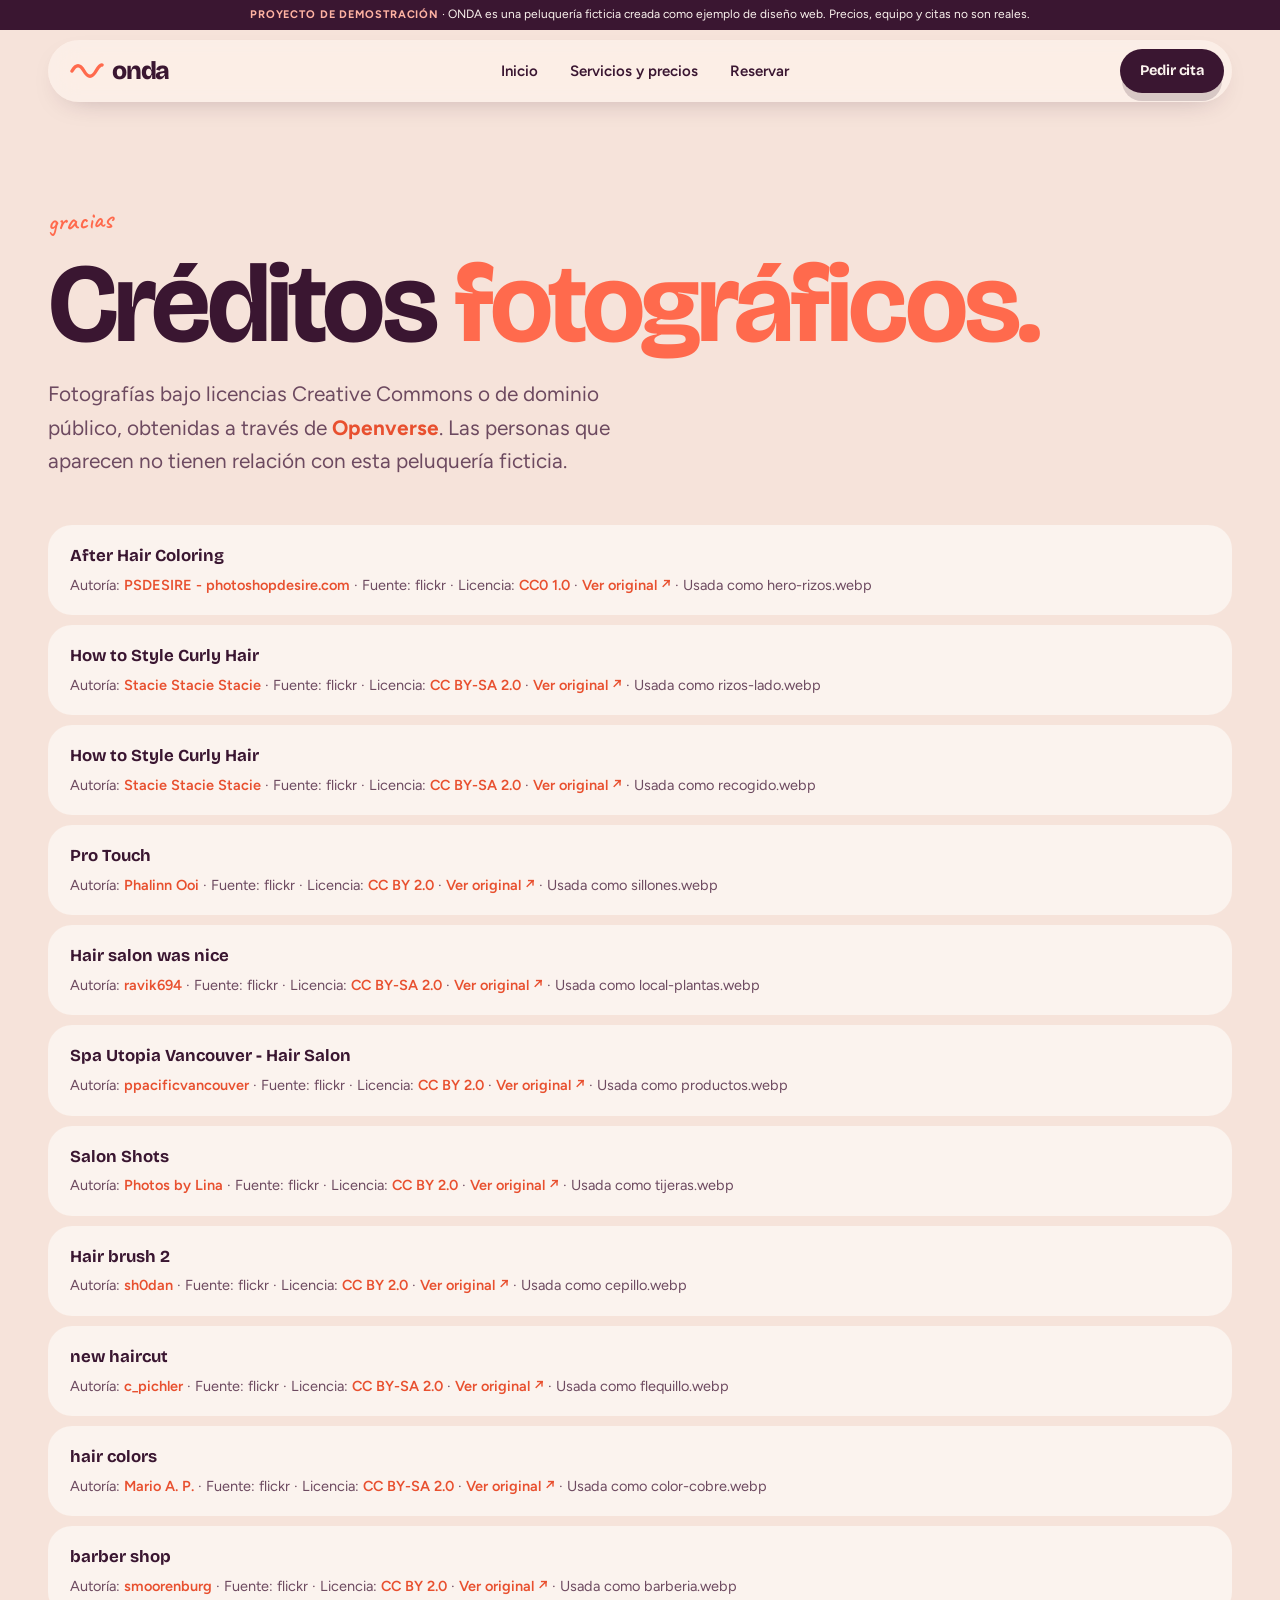
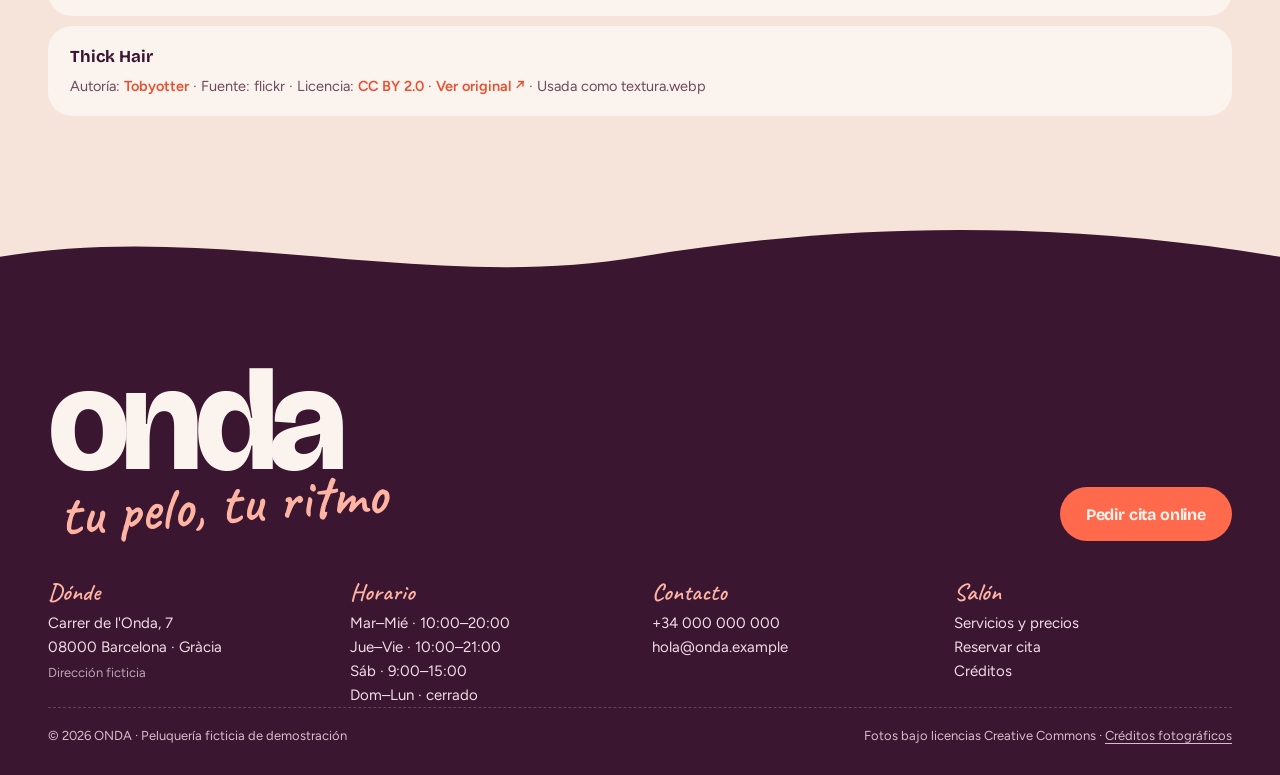
==== creditos.html @ 58fa10f0 "Add files via upload" ====
<!doctype html>
<html lang="es">
<head>
  <meta charset="utf-8">
  <meta name="viewport" content="width=device-width, initial-scale=1">
  <title>Créditos fotográficos · ONDA</title>
  <meta name="description" content="Autoría y licencias de las fotografías de la web de demostración de ONDA.">
  <meta name="robots" content="noindex, nofollow">
  <meta name="theme-color" content="#f6e3da">
  <link rel="icon" href="assets/img/favicon.svg" type="image/svg+xml">
  <link rel="preconnect" href="https://fonts.googleapis.com">
  <link rel="preconnect" href="https://fonts.gstatic.com" crossorigin>
  <link rel="stylesheet" href="https://fonts.googleapis.com/css2?family=Bricolage+Grotesque:opsz,wght@12..96,500;12..96,700;12..96,800&family=Caveat:wght@600&family=Figtree:wght@400;500;600;700&display=swap">
  <link rel="stylesheet" href="styles.css?v=20260927">
  <script>document.documentElement.classList.add("js");setTimeout(function(){if(!window.__KB_OK)document.documentElement.classList.add("reveal-all");},3500);</script>
</head>
<body>
  <a class="skip-link" href="#main">Saltar al contenido</a>
  <div class="demo-bar" role="note"><span><b>Proyecto de demostración</b><span class="demo-long"> · ONDA es una peluquería ficticia creada como ejemplo de diseño web. Precios, equipo y citas no son reales.</span></span></div>
  <header class="nav">
    <div class="nav-inner">
      <a class="logo" href="index.html" aria-label="ONDA, inicio"><svg viewBox="0 0 34 20" aria-hidden="true"><path d="M2 10c4-7 8-7 12 0s8 7 12 0 6-6 6-6" fill="none" stroke="#ff6a4d" stroke-width="3.4" stroke-linecap="round"/></svg>onda</a>
      <nav class="nav-links" aria-label="Principal">
        <a href="index.html">Inicio</a>
        <a href="servicios.html">Servicios y precios</a>
        <a href="reservar.html">Reservar</a>
      </nav>
      <div class="nav-right">
        <a class="btn btn-small" href="reservar.html">Pedir cita</a>
        <button class="burger" type="button" aria-expanded="false" aria-controls="menu" aria-label="Abrir menú"><span></span><span></span></button>
      </div>
    </div>
  </header>
  <nav class="menu" id="menu" aria-hidden="true" aria-label="Menú móvil">
    <a href="index.html">Inicio</a>
    <a href="servicios.html">Servicios y precios</a>
    <a href="reservar.html">Reservar</a>
    <a class="btn" href="reservar.html">Pedir cita online</a>
  </nav>

  <main id="main">
    <header class="page-head"><div class="wrap"><span class="eyebrow">gracias</span><h1>Créditos <em>fotográficos.</em></h1><p class="lead">Fotografías bajo licencias Creative Commons o de dominio público, obtenidas a través de <a style="color:var(--coral-2);font-weight:700" href="https://openverse.org" target="_blank" rel="noopener">Openverse</a>. Las personas que aparecen no tienen relación con esta peluquería ficticia.</p></div></header>
    <div class="wrap" style="padding-bottom:96px"><ul class="credits">
        <li><strong>After Hair Coloring</strong><span class="muted">Autoría: <a href="https://www.flickr.com/photos/145706714@N04" target="_blank" rel="noopener">PSDESIRE - photoshopdesire.com</a> · Fuente: flickr · Licencia: <a href="https://creativecommons.org/publicdomain/zero/1.0/" target="_blank" rel="noopener">CC0 1.0</a> · <a href="https://www.flickr.com/photos/145706714@N04/37572873440" target="_blank" rel="noopener">Ver original ↗</a> · Usada como hero-rizos.webp</span></li>
        <li><strong>How to Style Curly Hair</strong><span class="muted">Autoría: <a href="https://www.flickr.com/photos/35754040@N04" target="_blank" rel="noopener">Stacie Stacie Stacie</a> · Fuente: flickr · Licencia: <a href="https://creativecommons.org/licenses/by-sa/2.0/" target="_blank" rel="noopener">CC BY-SA 2.0</a> · <a href="https://www.flickr.com/photos/35754040@N04/8537684061" target="_blank" rel="noopener">Ver original ↗</a> · Usada como rizos-lado.webp</span></li>
        <li><strong>How to Style Curly Hair</strong><span class="muted">Autoría: <a href="https://www.flickr.com/photos/35754040@N04" target="_blank" rel="noopener">Stacie Stacie Stacie</a> · Fuente: flickr · Licencia: <a href="https://creativecommons.org/licenses/by-sa/2.0/" target="_blank" rel="noopener">CC BY-SA 2.0</a> · <a href="https://www.flickr.com/photos/35754040@N04/8537684081" target="_blank" rel="noopener">Ver original ↗</a> · Usada como recogido.webp</span></li>
        <li><strong>Pro Touch</strong><span class="muted">Autoría: <a href="https://www.flickr.com/photos/17868205@N00" target="_blank" rel="noopener">Phalinn Ooi</a> · Fuente: flickr · Licencia: <a href="https://creativecommons.org/licenses/by/2.0/" target="_blank" rel="noopener">CC BY 2.0</a> · <a href="https://www.flickr.com/photos/17868205@N00/8033045968" target="_blank" rel="noopener">Ver original ↗</a> · Usada como sillones.webp</span></li>
        <li><strong>Hair salon was nice</strong><span class="muted">Autoría: <a href="https://www.flickr.com/photos/66621323@N00" target="_blank" rel="noopener">ravik694</a> · Fuente: flickr · Licencia: <a href="https://creativecommons.org/licenses/by-sa/2.0/" target="_blank" rel="noopener">CC BY-SA 2.0</a> · <a href="https://www.flickr.com/photos/66621323@N00/458327210" target="_blank" rel="noopener">Ver original ↗</a> · Usada como local-plantas.webp</span></li>
        <li><strong>Spa Utopia Vancouver - Hair Salon</strong><span class="muted">Autoría: <a href="https://www.flickr.com/photos/46246687@N05" target="_blank" rel="noopener">ppacificvancouver</a> · Fuente: flickr · Licencia: <a href="https://creativecommons.org/licenses/by/2.0/" target="_blank" rel="noopener">CC BY 2.0</a> · <a href="https://www.flickr.com/photos/46246687@N05/5454624858" target="_blank" rel="noopener">Ver original ↗</a> · Usada como productos.webp</span></li>
        <li><strong>Salon Shots</strong><span class="muted">Autoría: <a href="https://www.flickr.com/photos/21791362@N06" target="_blank" rel="noopener">Photos by Lina</a> · Fuente: flickr · Licencia: <a href="https://creativecommons.org/licenses/by/2.0/" target="_blank" rel="noopener">CC BY 2.0</a> · <a href="https://www.flickr.com/photos/21791362@N06/3994273442" target="_blank" rel="noopener">Ver original ↗</a> · Usada como tijeras.webp</span></li>
        <li><strong>Hair brush 2</strong><span class="muted">Autoría: <a href="https://www.flickr.com/photos/12191709@N00" target="_blank" rel="noopener">sh0dan</a> · Fuente: flickr · Licencia: <a href="https://creativecommons.org/licenses/by/2.0/" target="_blank" rel="noopener">CC BY 2.0</a> · <a href="https://www.flickr.com/photos/12191709@N00/92782973" target="_blank" rel="noopener">Ver original ↗</a> · Usada como cepillo.webp</span></li>
        <li><strong>new haircut</strong><span class="muted">Autoría: <a href="https://www.flickr.com/photos/30839999@N06" target="_blank" rel="noopener">c_pichler</a> · Fuente: flickr · Licencia: <a href="https://creativecommons.org/licenses/by-sa/2.0/" target="_blank" rel="noopener">CC BY-SA 2.0</a> · <a href="https://www.flickr.com/photos/30839999@N06/3460102305" target="_blank" rel="noopener">Ver original ↗</a> · Usada como flequillo.webp</span></li>
        <li><strong>hair colors</strong><span class="muted">Autoría: <a href="https://www.flickr.com/photos/99058495@N00" target="_blank" rel="noopener">Mario A. P.</a> · Fuente: flickr · Licencia: <a href="https://creativecommons.org/licenses/by-sa/2.0/" target="_blank" rel="noopener">CC BY-SA 2.0</a> · <a href="https://www.flickr.com/photos/99058495@N00/49812346348" target="_blank" rel="noopener">Ver original ↗</a> · Usada como color-cobre.webp</span></li>
        <li><strong>barber shop</strong><span class="muted">Autoría: <a href="https://www.flickr.com/photos/79908182@N00" target="_blank" rel="noopener">smoorenburg</a> · Fuente: flickr · Licencia: <a href="https://creativecommons.org/licenses/by/2.0/" target="_blank" rel="noopener">CC BY 2.0</a> · <a href="https://www.flickr.com/photos/79908182@N00/479325574" target="_blank" rel="noopener">Ver original ↗</a> · Usada como barberia.webp</span></li>
        <li><strong>Thick Hair</strong><span class="muted">Autoría: <a href="https://www.flickr.com/photos/78428166@N00" target="_blank" rel="noopener">Tobyotter</a> · Fuente: flickr · Licencia: <a href="https://creativecommons.org/licenses/by/2.0/" target="_blank" rel="noopener">CC BY 2.0</a> · <a href="https://www.flickr.com/photos/78428166@N00/8395989859" target="_blank" rel="noopener">Ver original ↗</a> · Usada como textura.webp</span></li>
    </ul></div>
  </main>

  <div class="wave" aria-hidden="true"><svg viewBox="0 0 1800 100" preserveAspectRatio="none"><path d="M0 50 C 150 10, 300 90, 450 50 S 750 10, 900 50 S 1200 90, 1350 50 S 1650 10, 1800 50 V100 H0 Z" fill="#3a1631"/></svg><svg viewBox="0 0 1800 100" preserveAspectRatio="none"><path d="M0 50 C 150 10, 300 90, 450 50 S 750 10, 900 50 S 1200 90, 1350 50 S 1650 10, 1800 50 V100 H0 Z" fill="#3a1631" transform="translate(0 12)"/></svg></div>
  <footer class="footer">
    <div class="wrap">
      <div class="foot-top">
        <p class="foot-big">onda<span>tu pelo, tu ritmo</span></p>
        <a class="btn" href="reservar.html" style="background:#ff6a4d">Pedir cita online</a>
      </div>
      <div class="foot-grid">
        <div><h2>Dónde</h2><p>Carrer de l'Onda, 7<br>08000 Barcelona · Gràcia</p><p style="font-size:13px;opacity:.7;margin-top:4px">Dirección ficticia</p></div>
        <div><h2>Horario</h2><ul><li>Mar–Mié · 10:00–20:00</li><li>Jue–Vie · 10:00–21:00</li><li>Sáb · 9:00–15:00</li><li>Dom–Lun · cerrado</li></ul></div>
        <div><h2>Contacto</h2><ul><li>+34 000 000 000</li><li>hola@onda.example</li></ul></div>
        <div><h2>Salón</h2><ul><li><a href="servicios.html">Servicios y precios</a></li><li><a href="reservar.html">Reservar cita</a></li><li><a href="creditos.html">Créditos</a></li></ul></div>
      </div>
      <div class="foot-bottom"><span>© 2026 ONDA · Peluquería ficticia de demostración</span><span>Fotos bajo licencias Creative Commons · <a href="creditos.html">Créditos fotográficos</a></span></div>
    </div>
  </footer>
  <script defer src="lib/gsap.min.js?v=20260927"></script>
  <script defer src="lib/ScrollTrigger.min.js?v=20260927"></script>
  <script defer src="lib/manifest.js?v=20260927"></script>
  <script defer src="main.js?v=20260927"></script>
</body>
</html>
---- styles.css ----
/* =============================================================
   ONDA — Peluquería · Gràcia, Barcelona
   Archetype: Liquid wave (organic blobs, SVG waves, soft palette)
   ============================================================= */

/* 1. Tokens ---------------------------------------------------- */
:root {
  --blush:   #f6e3da;
  --blush-2: #efd2c5;
  --sand:    #fbf3ee;
  --plum:    #3a1631;
  --plum-2:  #5b2a4d;
  --ink-2:   #6d4a60;
  --coral:   #ff6a4d;
  --coral-2: #e8502f;
  --sage:    #a9c2a7;
  --line:    rgba(58, 22, 49, 0.14);

  --display: "Bricolage Grotesque", "Trebuchet MS", system-ui, sans-serif;
  --sans:    "Figtree", "Segoe UI", system-ui, sans-serif;
  --hand:    "Caveat", "Comic Sans MS", cursive;

  --gutter: clamp(16px, 4vw, 48px);
  --maxw: 1280px;
  --demo-h: 30px;
  --nav-h: 76px;
  --ease: cubic-bezier(0.16, 1, 0.3, 1);
  --bounce: cubic-bezier(0.34, 1.56, 0.64, 1);
}

/* 2. Reset & base ---------------------------------------------- */
*, *::before, *::after { box-sizing: border-box; margin: 0; padding: 0; }
html { -webkit-text-size-adjust: 100%; overflow-x: clip; scroll-behavior: smooth; scroll-padding-top: calc(var(--demo-h) + var(--nav-h) + 16px); }
body { font-family: var(--sans); font-size: 17px; line-height: 1.6; color: var(--plum); background: var(--blush); -webkit-font-smoothing: antialiased; overflow-x: clip; padding-top: var(--demo-h); }
img, svg { display: block; max-width: 100%; }
img { height: auto; }
button, input, select, textarea { font: inherit; color: inherit; }
button { cursor: pointer; border: 0; background: none; }
a { color: inherit; text-decoration: none; }
ul, ol { list-style: none; }
p { text-wrap: pretty; }
h1, h2, h3 { font-family: var(--display); font-weight: 700; line-height: .98; letter-spacing: -0.035em; text-wrap: balance; }
h1 em, h2 em, h3 em { font-style: normal; color: var(--coral); }
::selection { background: var(--coral); color: #fff; }
:focus-visible { outline: 2.5px solid var(--coral); outline-offset: 3px; border-radius: 10px; }

/* 3. Utilities ------------------------------------------------- */
.skip-link { position: fixed; top: -100px; left: 1rem; z-index: 999; padding: .6rem 1rem; border-radius: 12px; background: var(--plum); color: #fff; }
.skip-link:focus { top: 1rem; }
.sr-only { position: absolute; width: 1px; height: 1px; overflow: hidden; clip: rect(0 0 0 0); white-space: nowrap; }
.wrap { width: 100%; max-width: var(--maxw); margin-inline: auto; padding-inline: var(--gutter); }
.section { padding-block: clamp(64px, 9vw, 130px); position: relative; }
.hand { font-family: var(--hand); font-weight: 600; font-size: 1.6em; line-height: 1; color: var(--coral); letter-spacing: 0; }
.eyebrow { font-family: var(--hand); font-size: 26px; font-weight: 600; color: var(--coral); line-height: 1; display: inline-block; transform: rotate(-3deg); }
.lead { font-size: clamp(1.08rem, 1.7vw, 1.3rem); color: var(--ink-2); max-width: 46ch; }
.muted { color: var(--ink-2); }

.btn {
  display: inline-flex; align-items: center; justify-content: center; gap: 10px;
  min-height: 54px; padding: 0 26px; border-radius: 999px;
  font-family: var(--display); font-weight: 700; font-size: 16px; letter-spacing: -.01em;
  background: var(--plum); color: var(--sand);
  transition: transform .5s var(--bounce), background .3s, box-shadow .4s;
  box-shadow: 0 10px 0 -2px rgba(58,22,49,.18);
}
.btn:hover { transform: translateY(-3px) rotate(-1deg); background: var(--coral); }
.btn:active { transform: translateY(1px); box-shadow: 0 4px 0 -2px rgba(58,22,49,.18); }
.btn-soft { background: var(--sand); color: var(--plum); box-shadow: inset 0 0 0 1.5px var(--plum); }
.btn-soft:hover { background: var(--plum); color: var(--sand); }
.btn-small { min-height: 44px; padding: 0 20px; font-size: 14.5px; }

/* Demo bar */
.demo-bar { position: fixed; inset: 0 0 auto 0; z-index: 90; height: var(--demo-h); display: flex; align-items: center; justify-content: center; padding: 0 12px; background: var(--plum); color: var(--sand); font-size: 12px; white-space: nowrap; overflow: hidden; }
.demo-bar > span { overflow: hidden; text-overflow: ellipsis; }
.demo-bar b { font-weight: 700; letter-spacing: .08em; text-transform: uppercase; font-size: 11px; color: #ffb3a3; }
.demo-long { display: none; }
@media (min-width: 720px) { .demo-long { display: inline; } }

/* 4. Nav ------------------------------------------------------- */
.nav { position: fixed; z-index: 50; left: 0; right: 0; top: calc(var(--demo-h) + 10px); padding-inline: var(--gutter); }
.nav-inner { max-width: var(--maxw); margin-inline: auto; height: 62px; padding: 0 8px 0 22px; border-radius: 999px; display: flex; align-items: center; justify-content: space-between; gap: 16px; background: rgba(251, 243, 238, .9); box-shadow: 0 10px 30px -18px rgba(58,22,49,.4); }
@supports (backdrop-filter: blur(10px)) { .nav-inner { background: rgba(251,243,238,.72); backdrop-filter: blur(14px) saturate(150%); -webkit-backdrop-filter: blur(14px) saturate(150%); } }
.logo { display: inline-flex; align-items: center; gap: 8px; font-family: var(--display); font-weight: 800; font-size: 25px; letter-spacing: -.05em; }
.logo svg { width: 34px; height: 20px; }
.nav-links { display: none; gap: 4px; }
.nav-links a { position: relative; padding: 8px 14px; border-radius: 999px; font-weight: 600; font-size: 15px; transition: background .25s, color .25s; }
.nav-links a:hover { background: var(--blush-2); }
.nav-links a[aria-current="page"] { background: var(--plum); color: var(--sand); }
.nav-right { display: flex; align-items: center; gap: 8px; }
.nav-right .btn { display: none; }
.burger { width: 46px; height: 46px; border-radius: 50%; display: grid; place-content: center; gap: 5px; background: var(--plum); }
.burger span { width: 18px; height: 2px; border-radius: 2px; background: var(--sand); transition: transform .4s var(--ease); }
.burger[aria-expanded="true"] span:nth-child(1) { transform: translateY(3.5px) rotate(45deg); }
.burger[aria-expanded="true"] span:nth-child(2) { transform: translateY(-3.5px) rotate(-45deg); }
.menu { position: fixed; z-index: 49; inset: calc(var(--demo-h) + 82px) var(--gutter) auto; padding: 14px; border-radius: 28px; background: var(--sand); box-shadow: 0 30px 60px -30px rgba(58,22,49,.5); opacity: 0; transform: translateY(-12px) scale(.97); visibility: hidden; transition: opacity .3s, transform .5s var(--bounce), visibility 0s .5s; }
.menu.is-open { opacity: 1; transform: none; visibility: visible; transition: opacity .3s, transform .5s var(--bounce), visibility 0s; }
.menu a { display: block; padding: 12px 14px; border-radius: 16px; font-family: var(--display); font-weight: 700; font-size: 28px; letter-spacing: -.03em; }
.menu a:hover { background: var(--blush); }
.menu .btn { display: flex; width: 100%; margin-top: 8px; font-size: 16px; color: var(--sand); }

/* 5. Liquid blobs ---------------------------------------------- */
.blob { position: relative; overflow: hidden; border-radius: 42% 58% 63% 37% / 41% 44% 56% 59%; animation: morph 14s ease-in-out infinite; will-change: border-radius; background: var(--blush-2); }
.blob img { width: 100%; height: 100%; object-fit: cover; }
.blob.b2 { animation-duration: 17s; animation-delay: -5s; }
.blob.b3 { animation-duration: 20s; animation-delay: -9s; }
@keyframes morph {
  0%, 100% { border-radius: 42% 58% 63% 37% / 41% 44% 56% 59%; }
  25%      { border-radius: 58% 42% 38% 62% / 55% 38% 62% 45%; }
  50%      { border-radius: 36% 64% 52% 48% / 62% 56% 44% 38%; }
  75%      { border-radius: 61% 39% 45% 55% / 40% 62% 38% 60%; }
}
.goo { position: absolute; pointer-events: none; border-radius: 50%; filter: blur(2px); animation: morph 16s ease-in-out infinite, drift 12s ease-in-out infinite; }
@keyframes drift { 50% { transform: translate(14px, -18px) rotate(8deg); } }

/* Waves (section dividers) */
.wave { display: block; width: 100%; height: clamp(50px, 7vw, 110px); position: relative; }
.wave svg { position: absolute; top: 0; left: 0; max-width: none; width: 200%; height: 100%; animation: waveMove 16s linear infinite; }
.wave svg + svg { animation-duration: 24s; animation-direction: reverse; opacity: .5; }
@keyframes waveMove { to { transform: translateX(-50%); } }

/* 6. HERO ------------------------------------------------------ */
.hero { position: relative; padding-top: calc(var(--nav-h) + 56px); padding-bottom: clamp(30px, 5vw, 60px); overflow: hidden; }
.hero-grid { display: grid; gap: 36px; align-items: center; }
.hero h1 { font-size: clamp(3.2rem, 10vw, 7.8rem); line-height: .92; margin: 14px 0 22px; }
.hero h1 .hand { display: inline-block; font-size: .72em; transform: rotate(-4deg) translateY(-.1em); margin-left: .05em; }
.hero-actions { display: flex; flex-wrap: wrap; gap: 12px; margin-top: 30px; }
.hero-meta { display: flex; flex-wrap: wrap; gap: 8px 22px; margin-top: 30px; font-weight: 600; font-size: 15px; }
.hero-meta span { display: inline-flex; align-items: center; gap: 8px; }
.hero-meta i { width: 10px; height: 10px; border-radius: 50%; background: var(--sage); }
.hero-meta .open i { background: #5aa05a; box-shadow: 0 0 0 4px rgba(90,160,90,.2); }
.hero-visual { position: relative; width: min(100%, 540px); margin-inline: auto; aspect-ratio: 1; }
.hero-visual .blob { position: absolute; inset: 4% 6% 6% 4%; box-shadow: 0 40px 80px -40px rgba(58,22,49,.55); }
.hero-visual .goo.g1 { width: 30%; aspect-ratio: 1; right: -2%; top: 2%; background: var(--coral); opacity: .9; }
.hero-visual .goo.g2 { width: 18%; aspect-ratio: 1; left: -3%; bottom: 10%; background: var(--sage); animation-delay: -4s, -3s; }
.sticker { position: absolute; left: -2%; top: 58%; z-index: 2; width: 120px; aspect-ratio: 1; border-radius: 50%; background: var(--sand); display: grid; place-items: center; text-align: center; box-shadow: 0 16px 30px -16px rgba(58,22,49,.5); transform: rotate(-12deg); }
.sticker b { font-family: var(--display); font-size: 28px; line-height: 1; letter-spacing: -.04em; display: block; }
.sticker span { font-family: var(--hand); font-size: 20px; color: var(--coral); line-height: 1; }
.js .hero [data-in] { opacity: 0; transform: translateY(24px); transition: opacity .9s var(--ease), transform 1.1s var(--ease); transition-delay: var(--d, 0ms); }
.js .is-loaded .hero [data-in] { opacity: 1; transform: none; }
.js .hero .sticker[data-in] { transform: rotate(-30deg) scale(.5); transition: opacity .5s, transform .9s var(--bounce); }
.js .is-loaded .hero .sticker[data-in] { transform: rotate(-12deg); }

/* Marquee words */
.words { overflow: hidden; white-space: nowrap; padding-block: 18px; background: var(--plum); color: var(--sand); }
.words-track { display: inline-flex; gap: 34px; animation: waveMove 32s linear infinite; }
.words-track span { font-family: var(--display); font-weight: 700; font-size: clamp(1.6rem, 3.6vw, 2.8rem); letter-spacing: -.03em; display: inline-flex; align-items: center; gap: 34px; }
.words-track span::after { content: ""; width: 26px; height: 16px; background: var(--coral); border-radius: 42% 58% 63% 37% / 41% 44% 56% 59%; }

/* 7. Services cards ------------------------------------------- */
.head { display: grid; gap: 12px; margin-bottom: clamp(32px, 5vw, 60px); max-width: 700px; }
.head h2 { font-size: clamp(2.4rem, 6vw, 4.6rem); }
.head.center { margin-inline: auto; text-align: center; justify-items: center; }
.svc-grid { display: grid; gap: 18px; }
.svc { position: relative; padding: 26px; border-radius: 32px; background: var(--sand); display: flex; flex-direction: column; gap: 12px; transition: transform .6s var(--bounce), border-radius .6s var(--ease), background .3s; overflow: hidden; }
.svc:hover { transform: translateY(-6px) rotate(-.8deg); border-radius: 44px 28px 48px 24px; }
.svc .ic { width: 58px; height: 58px; display: grid; place-items: center; border-radius: 42% 58% 63% 37% / 41% 44% 56% 59%; background: var(--blush); color: var(--coral); }
.svc .ic svg { width: 28px; height: 28px; }
.svc h3 { font-size: 1.6rem; }
.svc p { color: var(--ink-2); font-size: .98rem; }
.svc .foot { margin-top: auto; padding-top: 12px; display: flex; justify-content: space-between; align-items: baseline; border-top: 1.5px dashed var(--line); }
.svc .foot b { font-family: var(--display); font-size: 1.3rem; }
.svc .foot a { font-weight: 700; color: var(--coral-2); }
.svc.feature { background: var(--plum); color: var(--sand); }
.svc.feature p { color: #e8c9d6; }
.svc.feature .ic { background: var(--plum-2); color: #ffb3a3; }
.svc.feature .foot { border-color: rgba(251,243,238,.25); }
.svc.feature .foot a { color: #ffb3a3; }

/* 8. Split story ---------------------------------------------- */
.story { display: grid; gap: 40px; align-items: center; }
.story-media { position: relative; width: min(100%, 520px); aspect-ratio: 1; margin-inline: auto; }
.story-media .blob.main { position: absolute; inset: 0 12% 12% 0; }
.story-media .blob.small { position: absolute; width: 44%; aspect-ratio: 1; right: 0; bottom: 0; border: 8px solid var(--blush); }
.story h2 { font-size: clamp(2.4rem, 5.6vw, 4.2rem); margin: 12px 0 18px; }
.story p + p { margin-top: 1em; }
.story p { color: var(--ink-2); }
.checks { display: grid; gap: 10px; margin-top: 22px; }
.checks li { display: flex; gap: 12px; align-items: flex-start; font-weight: 600; }
.checks li::before { content: ""; flex: none; width: 22px; height: 22px; margin-top: 2px; border-radius: 42% 58% 63% 37% / 41% 44% 56% 59%; background: var(--coral) url("data:image/svg+xml;utf8,<svg xmlns='http://www.w3.org/2000/svg' viewBox='0 0 24 24'><path d='M6 12l4 4 8-8' fill='none' stroke='white' stroke-width='3' stroke-linecap='round' stroke-linejoin='round'/></svg>") center / 70% no-repeat; }

/* 9. Team ------------------------------------------------------ */
.team-band { background: var(--plum); color: var(--sand); }
.team-band .head h2 em { color: #ffb3a3; }
.team { display: grid; gap: 16px; }
.member { display: flex; gap: 16px; align-items: center; padding: 18px; border-radius: 28px; background: var(--plum-2); transition: transform .5s var(--bounce); }
.member:hover { transform: translateY(-4px) rotate(1deg); }
.member .av { width: 74px; height: 74px; flex: none; display: grid; place-items: center; font-family: var(--display); font-weight: 800; font-size: 24px; color: var(--plum); background: #ffb3a3; border-radius: 42% 58% 63% 37% / 41% 44% 56% 59%; animation: morph 12s ease-in-out infinite; }
.member:nth-child(2) .av { background: var(--sage); animation-delay: -3s; }
.member:nth-child(3) .av { background: #f7d774; animation-delay: -6s; }
.member:nth-child(4) .av { background: #c9b6ff; animation-delay: -9s; }
.member b { font-family: var(--display); font-size: 1.25rem; display: block; letter-spacing: -.02em; }
.member span { font-size: 14.5px; color: #e8c9d6; }
.member .spec { display: block; margin-top: 6px; font-family: var(--hand); font-size: 20px; color: #ffb3a3; line-height: 1; }

/* 10. Reviews -------------------------------------------------- */
.reviews { display: grid; gap: 16px; }
.review { padding: 26px; border-radius: 32px; background: var(--sand); position: relative; }
.review:nth-child(2) { background: var(--blush-2); }
.review .stars { color: var(--coral); letter-spacing: 3px; font-size: 18px; }
.review p { font-family: var(--display); font-weight: 600; font-size: 1.2rem; line-height: 1.35; letter-spacing: -.02em; margin: 10px 0 16px; }
.review footer { font-size: 14.5px; color: var(--ink-2); }
.review footer b { color: var(--plum); }

/* 11. Big CTA -------------------------------------------------- */
.cta { position: relative; overflow: hidden; border-radius: 48px; padding: clamp(40px, 7vw, 90px) clamp(24px, 5vw, 70px); background: var(--coral); color: var(--plum); text-align: center; display: grid; justify-items: center; gap: 18px; isolation: isolate; }
.cta h2 { font-size: clamp(2.6rem, 7.6vw, 6rem); max-width: 14ch; }
.cta p { max-width: 42ch; font-size: 1.1rem; }
.cta .goo { z-index: -1; opacity: .5; }
.cta .goo.g1 { width: 280px; aspect-ratio: 1; left: -60px; top: -80px; background: #ffb3a3; }
.cta .goo.g2 { width: 220px; aspect-ratio: 1; right: -40px; bottom: -70px; background: var(--plum-2); opacity: .35; animation-delay: -6s, -4s; }
.cta .btn { background: var(--plum); }
.cta .btn:hover { background: var(--sand); color: var(--plum); }

/* 12. Page head ------------------------------------------------ */
.page-head { position: relative; padding-top: calc(var(--nav-h) + clamp(56px, 8vw, 110px)); padding-bottom: clamp(24px, 4vw, 48px); overflow: hidden; }
.page-head h1 { font-size: clamp(3rem, 9vw, 7rem); margin: 12px 0 18px; }
.page-head .goo.g1 { width: clamp(160px, 26vw, 340px); aspect-ratio: 1; right: 4%; top: 30%; background: var(--coral); opacity: .85; z-index: -1; }
.page-head .goo.g2 { width: clamp(80px, 12vw, 160px); aspect-ratio: 1; right: 26%; top: 70%; background: var(--sage); z-index: -1; animation-delay: -5s, -2s; }
.page-head { isolation: isolate; }
.page-head .wrap { position: relative; z-index: 1; }
@media (max-width: 719px) { .page-head .goo.g1 { top: 4%; right: -22%; opacity: .45; } .page-head .goo.g2 { display: none; } }

/* 13. Price list ----------------------------------------------- */
.price-layout { display: grid; gap: 22px; }
.p-cat { padding: clamp(22px, 4vw, 40px); border-radius: 36px; background: var(--sand); }
.p-cat:nth-child(even) { background: var(--blush-2); }
.p-cat-head { display: flex; align-items: center; gap: 16px; margin-bottom: 14px; }
.p-cat-head .blob { width: 76px; height: 76px; flex: none; }
.p-cat-head h2 { font-size: clamp(1.9rem, 4vw, 2.8rem); }
.p-cat-head .hand { font-size: 22px; display: block; margin-top: 4px; }
.p-list li { display: grid; grid-template-columns: 1fr auto; gap: 2px 16px; padding: 14px 0; border-bottom: 1.5px dashed var(--line); }
.p-list li:last-child { border-bottom: 0; }
.p-list b { font-family: var(--display); font-size: 1.15rem; letter-spacing: -.01em; }
.p-list .pr { font-family: var(--display); font-weight: 700; font-size: 1.15rem; text-align: right; white-space: nowrap; }
.p-list small { grid-column: 1 / -1; color: var(--ink-2); font-size: 14.5px; }
.p-list small i { font-style: normal; font-weight: 700; color: var(--coral-2); }
.note { font-size: 14.5px; color: var(--ink-2); margin-top: 20px; }

/* 14. Booking wizard ------------------------------------------- */
.booking { display: grid; gap: 22px; align-items: start; }
.steps-bar { display: flex; gap: 6px; margin-bottom: 20px; }
.steps-bar li { flex: 1; display: grid; gap: 6px; font-size: 13px; font-weight: 700; color: var(--ink-2); }
.steps-bar li::before { content: ""; height: 6px; border-radius: 99px; background: var(--blush-2); transition: background .4s; }
.steps-bar li.done::before, .steps-bar li.current::before { background: var(--coral); }
.steps-bar li.current { color: var(--plum); }
.wiz { border-radius: 36px; background: var(--sand); padding: clamp(20px, 4vw, 40px); }
.step-panel { display: grid; gap: 18px; }
.step-panel[hidden] { display: none; }
.js .step-panel:not([hidden]) { animation: panelIn .6s var(--ease); }
@keyframes panelIn { from { opacity: 0; transform: translateX(18px); } }
.step-panel h2 { font-size: clamp(1.8rem, 4vw, 2.6rem); }
.opt-grid { display: grid; gap: 10px; }
.opt { position: relative; }
.opt input { position: absolute; opacity: 0; pointer-events: none; }
.opt label { display: grid; grid-template-columns: 1fr auto; gap: 2px 14px; align-items: center; padding: 16px 18px; border-radius: 22px; background: #fff; box-shadow: inset 0 0 0 1.5px var(--line); cursor: pointer; transition: box-shadow .25s, background .25s, transform .4s var(--bounce), border-radius .5s var(--ease); }
.opt label:hover { transform: translateY(-2px); }
.opt label b { font-family: var(--display); font-size: 1.1rem; letter-spacing: -.01em; }
.opt label small { grid-column: 1; color: var(--ink-2); font-size: 14px; }
.opt label .pr { grid-row: 1 / span 2; grid-column: 2; font-family: var(--display); font-weight: 700; font-size: 1.1rem; }
.opt input:checked + label { background: var(--plum); color: var(--sand); box-shadow: none; border-radius: 30px 18px 34px 16px; }
.opt input:checked + label small { color: #e8c9d6; }
.opt input:focus-visible + label { outline: 2.5px solid var(--coral); outline-offset: 2px; }
.stylists { grid-template-columns: repeat(auto-fill, minmax(150px, 1fr)); }
.stylists label { grid-template-columns: 1fr; justify-items: center; text-align: center; gap: 8px; padding: 18px 12px; }
.stylists label .av { width: 58px; height: 58px; display: grid; place-items: center; font-family: var(--display); font-weight: 800; color: var(--plum); background: #ffb3a3; border-radius: 42% 58% 63% 37% / 41% 44% 56% 59%; }
.stylists label small, .stylists label .pr { grid-column: auto; grid-row: auto; }
.cal-head { display: flex; justify-content: space-between; align-items: center; }
.cal-head b { font-family: var(--display); font-size: 1.2rem; text-transform: capitalize; }
.cal-nav { display: flex; gap: 6px; }
.cal-nav button { width: 40px; height: 40px; border-radius: 50%; background: #fff; box-shadow: inset 0 0 0 1.5px var(--line); font-weight: 700; }
.cal-nav button:disabled { opacity: .35; cursor: not-allowed; }
.cal { display: grid; grid-template-columns: repeat(7, 1fr); gap: 6px; text-align: center; }
.cal .dow { font-size: 12px; font-weight: 700; color: var(--ink-2); padding: 4px 0; }
.cal button { height: clamp(40px, 6vw, 52px); border-radius: 16px; background: #fff; font-weight: 700; font-size: 15px; box-shadow: inset 0 0 0 1.5px var(--line); transition: background .2s, color .2s, transform .3s var(--bounce); }
.cal button:hover:not(:disabled) { transform: scale(1.06); }
.cal button:disabled { background: transparent; box-shadow: none; color: rgba(58,22,49,.3); cursor: not-allowed; text-decoration: line-through; }
.cal button[aria-pressed="true"] { background: var(--coral); color: #fff; box-shadow: none; border-radius: 42% 58% 63% 37% / 41% 44% 56% 59%; }
.cal .today { box-shadow: inset 0 0 0 2px var(--plum); }
.times { display: flex; flex-wrap: wrap; gap: 8px; }
.times button { padding: 10px 14px; border-radius: 999px; background: #fff; box-shadow: inset 0 0 0 1.5px var(--line); font-weight: 700; font-size: 14.5px; font-variant-numeric: tabular-nums; transition: background .2s, color .2s; }
.times button[aria-pressed="true"] { background: var(--plum); color: var(--sand); box-shadow: none; }
.times button:disabled { opacity: .35; text-decoration: line-through; cursor: not-allowed; }
.times-empty { color: var(--ink-2); font-size: 15px; }
.wiz-nav[hidden] { display: none; }
.wiz-nav { display: flex; justify-content: space-between; gap: 10px; margin-top: 8px; }
.wiz-nav .btn[disabled] { opacity: .4; pointer-events: none; }
.field { display: grid; gap: 7px; }
.field label { font-weight: 700; font-size: 14px; }
.field input, .field textarea { width: 100%; min-height: 54px; padding: 12px 18px; border-radius: 18px; border: 0; background: #fff; box-shadow: inset 0 0 0 1.5px var(--line); font-size: 16px; transition: box-shadow .25s; }
.field textarea { min-height: 90px; resize: vertical; }
.field input:focus, .field textarea:focus { outline: none; box-shadow: inset 0 0 0 2.5px var(--coral); }
.field.is-invalid input { box-shadow: inset 0 0 0 2.5px #d23a50; }
.field .err { font-size: 13px; color: #c02c45; min-height: 1em; }
.form-row { display: grid; gap: 16px; }
.wiz-err { color: #c02c45; font-weight: 600; font-size: 14.5px; min-height: 1.2em; }

.summary { border-radius: 36px; padding: 26px; background: var(--plum); color: var(--sand); display: grid; gap: 14px; position: relative; overflow: hidden; isolation: isolate; }
.summary .goo { z-index: -1; width: 180px; aspect-ratio: 1; right: -50px; top: -60px; background: var(--coral); opacity: .55; }
.summary h2 { font-size: 1.6rem; }
.summary dl { display: grid; gap: 10px; }
.summary dl div { display: flex; justify-content: space-between; gap: 14px; padding-bottom: 10px; border-bottom: 1.5px dashed rgba(251,243,238,.2); }
.summary dt { color: #e8c9d6; font-size: 14.5px; }
.summary dd { font-weight: 700; text-align: right; }
.summary .total { display: flex; justify-content: space-between; align-items: baseline; }
.summary .total b { font-family: var(--display); font-size: 2.6rem; letter-spacing: -.04em; line-height: 1; }
.summary .hand { color: #ffb3a3; font-size: 22px; }
.done-panel { text-align: center; justify-items: center; }
.done-panel .blob { width: 120px; height: 120px; background: var(--coral); display: grid; place-items: center; }
.done-panel .blob svg { width: 54px; color: #fff; }
.done-panel .blob svg path { stroke-dasharray: 40; stroke-dashoffset: 40; animation: draw .8s .3s var(--ease) forwards; }
@keyframes draw { to { stroke-dashoffset: 0; } }

/* Info cards */
.info { display: grid; gap: 16px; }
.info-card { border-radius: 32px; background: var(--sand); padding: 24px; }
.info-card h2 { font-size: 1.4rem; margin-bottom: 12px; }
.hours li { display: flex; justify-content: space-between; gap: 12px; padding: 8px 0; border-bottom: 1.5px dashed var(--line); font-size: 15px; }
.hours li:last-child { border-bottom: 0; }
.hours li span:last-child { font-weight: 700; font-variant-numeric: tabular-nums; }
.hours li.is-today { color: var(--coral-2); }
.hours li.is-today span:first-child::after { content: " · hoy"; font-family: var(--hand); font-size: 20px; }

/* Credits */
.credits li { padding: 18px 22px; border-radius: 24px; background: var(--sand); display: grid; gap: 4px; font-size: 14.5px; }
.credits li + li { margin-top: 10px; }
.credits strong { font-family: var(--display); font-size: 1.05rem; }
.credits a { color: var(--coral-2); font-weight: 600; }

/* 15. Footer --------------------------------------------------- */
.footer { background: var(--plum); color: var(--sand); }
.footer .wave svg path { fill: var(--plum); }
.foot-top { display: grid; gap: 30px; padding-block: clamp(30px, 5vw, 60px) 40px; }
.foot-big { font-family: var(--display); font-weight: 800; font-size: clamp(3.2rem, 12vw, 9rem); line-height: .85; letter-spacing: -.06em; }
.foot-big span { color: #ffb3a3; font-family: var(--hand); font-weight: 600; font-size: .42em; letter-spacing: 0; display: block; margin: .1em 0 0 .2em; transform: rotate(-4deg); transform-origin: 0 50%; }
.foot-grid { display: grid; grid-template-columns: 1fr 1fr; gap: 24px; }
.foot-grid h2 { font-family: var(--hand); font-weight: 600; font-size: 24px; color: #ffb3a3; margin-bottom: 6px; letter-spacing: 0; }
.foot-grid p, .foot-grid li { font-size: 15px; color: #f1dde6; }
.foot-grid a:hover { color: #ffb3a3; }
.foot-bottom { display: flex; flex-wrap: wrap; justify-content: space-between; gap: 10px; padding: 18px 0 28px; border-top: 1.5px dashed rgba(251,243,238,.2); font-size: 13px; color: #d9bccb; }
.foot-bottom a { text-decoration: underline; text-underline-offset: 3px; }

/* 16. Reveal --------------------------------------------------- */
.js [data-reveal] { opacity: 0; transform: translateY(26px) scale(.98); transition: opacity .9s var(--ease), transform 1s var(--bounce); transition-delay: var(--d, 0ms); }
.js [data-reveal].is-revealed { opacity: 1; transform: none; }
.reveal-all [data-reveal], .reveal-all [data-in] { opacity: 1 !important; transform: none !important; }
.reveal[data-split] { opacity: 1; transform: none; }
@view-transition { navigation: auto; }

/* 17. Responsive ----------------------------------------------- */
@media (min-width: 540px) {
  .form-row { grid-template-columns: 1fr 1fr; }
  .team { grid-template-columns: 1fr 1fr; }
}
@media (min-width: 720px) {
  .svc-grid { grid-template-columns: 1fr 1fr; }
  .reviews { grid-template-columns: repeat(3, 1fr); }
  .review:nth-child(2) { transform: translateY(28px); }
  .price-layout { grid-template-columns: 1fr 1fr; }
  .foot-grid { grid-template-columns: repeat(4, 1fr); }
  .opt-grid.services-opts { grid-template-columns: 1fr 1fr; }
}
@media (min-width: 960px) {
  .nav-links { display: flex; }
  .nav-right .btn { display: inline-flex; }
  .burger, .menu { display: none; }
  .hero-grid { grid-template-columns: 1.1fr 1fr; gap: 48px; }
  .svc-grid { grid-template-columns: repeat(3, 1fr); }
  .story { grid-template-columns: 1fr 1fr; gap: 72px; }
  .team { grid-template-columns: repeat(4, 1fr); }
  .member { flex-direction: column; align-items: flex-start; }
  .booking { grid-template-columns: 1.6fr 1fr; gap: 28px; }
  .summary { position: sticky; top: calc(var(--demo-h) + var(--nav-h) + 30px); }
  .foot-top { grid-template-columns: 1fr auto; align-items: end; }
}

/* 18. Reduced motion — only intrusive bits -------------------- */
@media (prefers-reduced-motion: reduce) {
  html { scroll-behavior: auto; }
  .wave svg, .words-track { animation-duration: 80s; }
  .goo { animation: morph 30s ease-in-out infinite; }
}
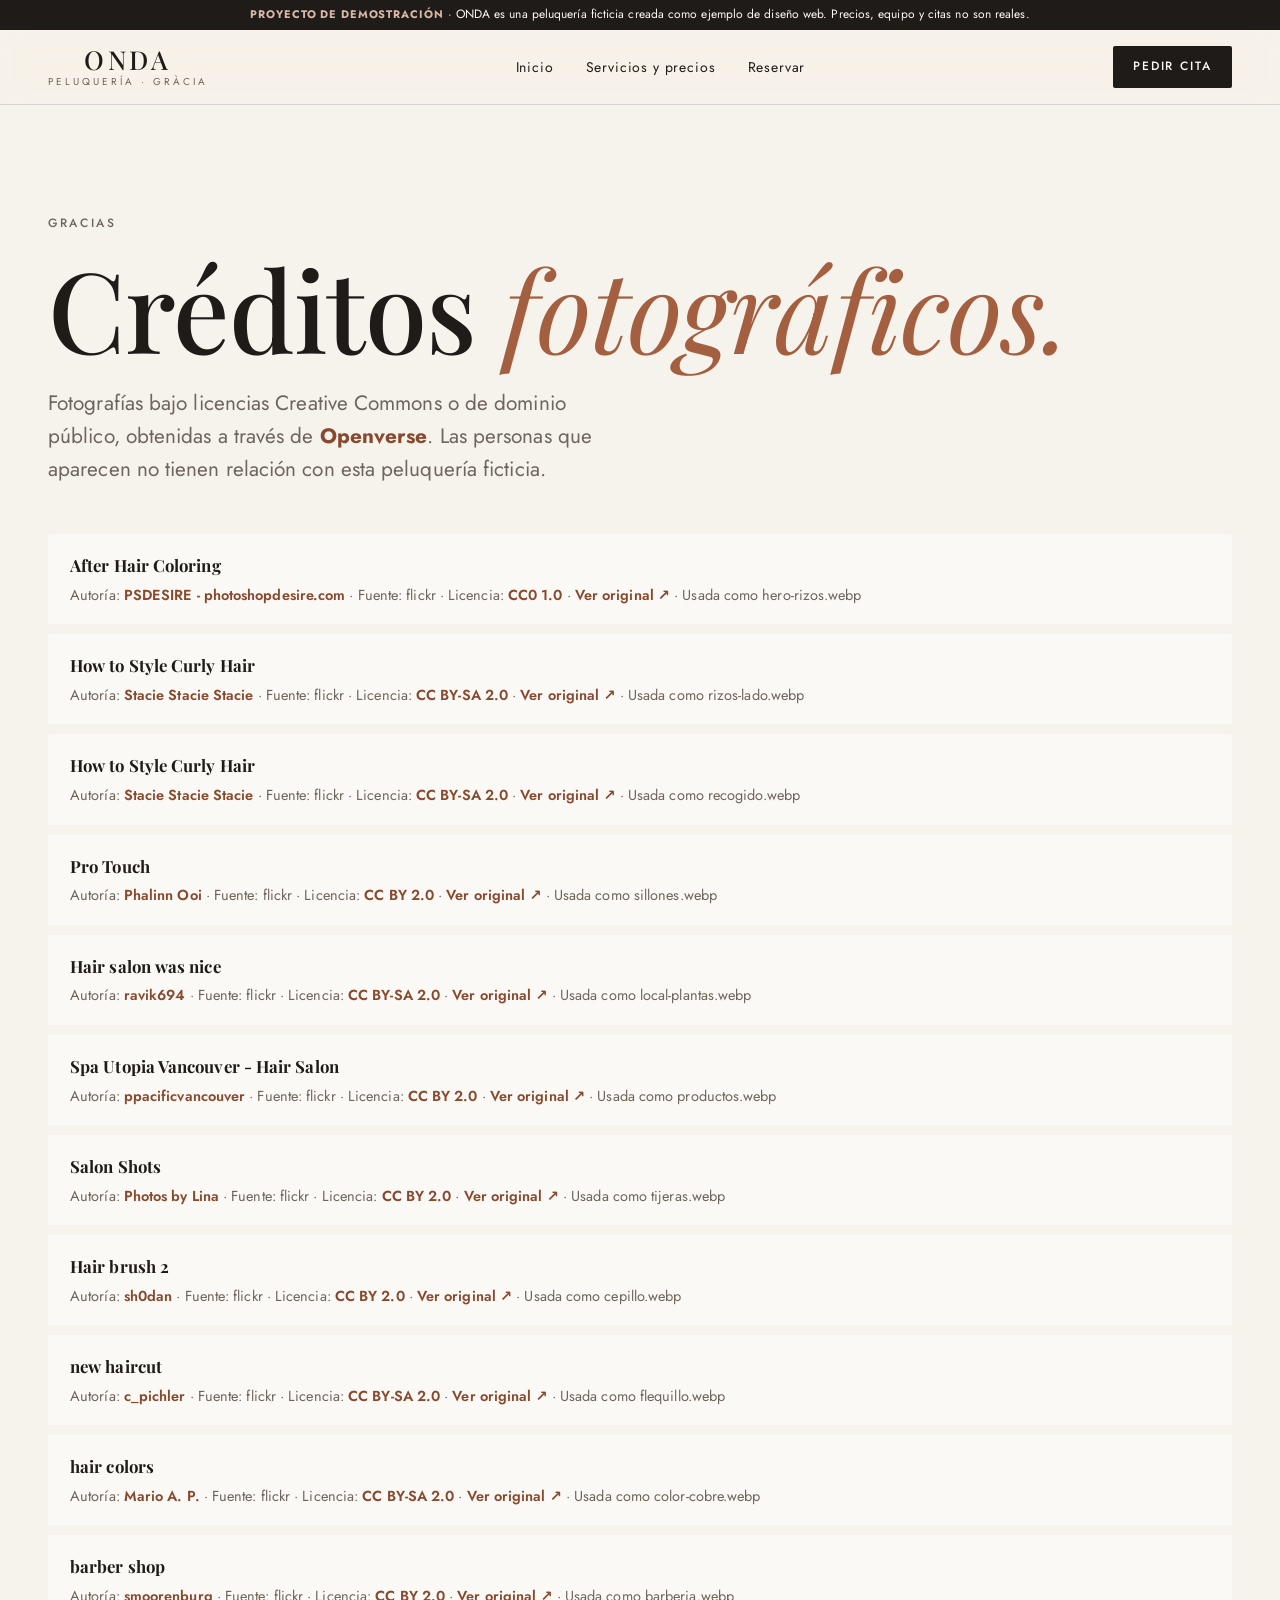
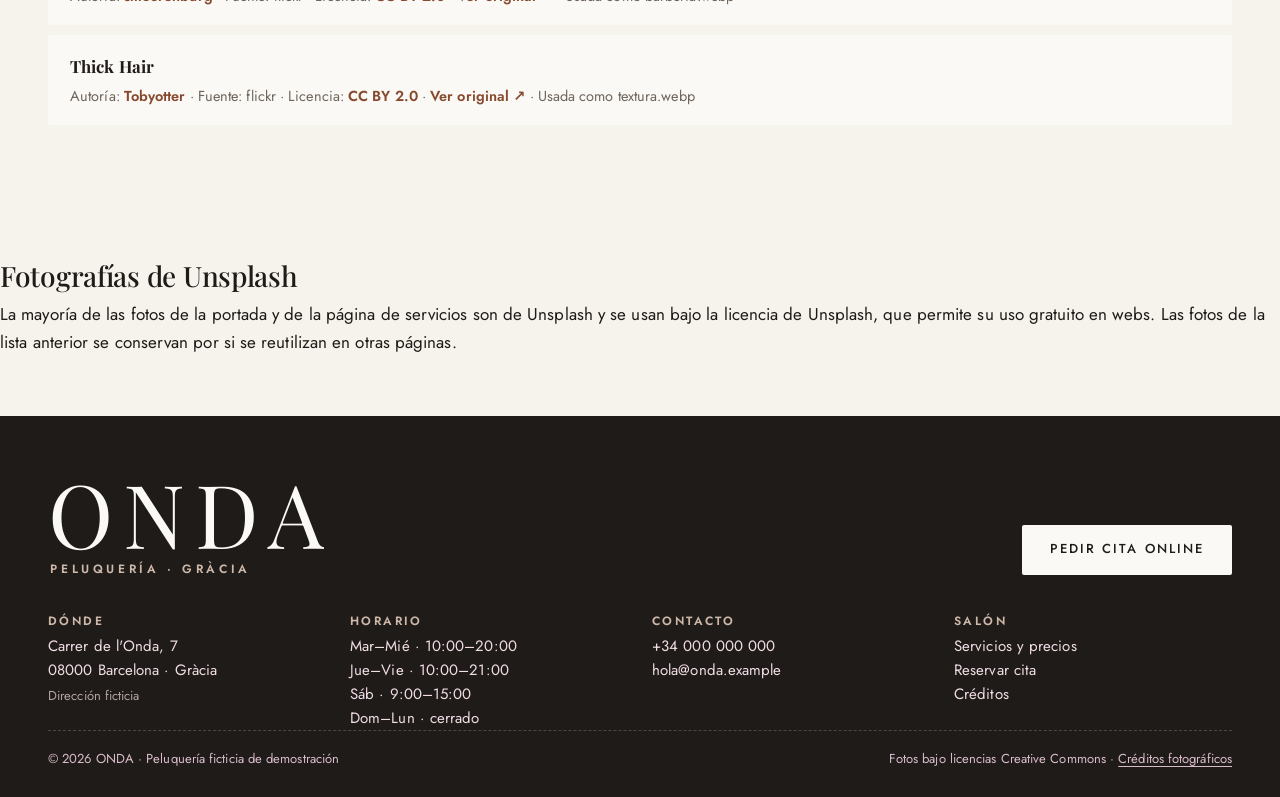
==== commit 6d879cd0: "Add files via upload" ====
--- a/creditos.html
+++ b/creditos.html
@@ -6,12 +6,13 @@
   <title>Créditos fotográficos · ONDA</title>
   <meta name="description" content="Autoría y licencias de las fotografías de la web de demostración de ONDA.">
   <meta name="robots" content="noindex, nofollow">
-  <meta name="theme-color" content="#f6e3da">
+  <meta name="theme-color" content="#f6f2ec">
   <link rel="icon" href="assets/img/favicon.svg" type="image/svg+xml">
   <link rel="preconnect" href="https://fonts.googleapis.com">
   <link rel="preconnect" href="https://fonts.gstatic.com" crossorigin>
-  <link rel="stylesheet" href="https://fonts.googleapis.com/css2?family=Bricolage+Grotesque:opsz,wght@12..96,500;12..96,700;12..96,800&family=Caveat:wght@600&family=Figtree:wght@400;500;600;700&display=swap">
-  <link rel="stylesheet" href="styles.css?v=20260927">
+  <link rel="stylesheet" href="https://fonts.googleapis.com/css2?family=Playfair+Display:ital,wght@0,400;0,500;0,600;1,400;1,500&family=Jost:wght@300;400;500;600&display=swap">
+  <link rel="stylesheet" href="styles.css?v=20261018">
+  <link rel="stylesheet" href="pro.css?v=20261018">
   <script>document.documentElement.classList.add("js");setTimeout(function(){if(!window.__KB_OK)document.documentElement.classList.add("reveal-all");},3500);</script>
 </head>
 <body>
@@ -19,7 +20,7 @@
   <div class="demo-bar" role="note"><span><b>Proyecto de demostración</b><span class="demo-long"> · ONDA es una peluquería ficticia creada como ejemplo de diseño web. Precios, equipo y citas no son reales.</span></span></div>
   <header class="nav">
     <div class="nav-inner">
-      <a class="logo" href="index.html" aria-label="ONDA, inicio"><svg viewBox="0 0 34 20" aria-hidden="true"><path d="M2 10c4-7 8-7 12 0s8 7 12 0 6-6 6-6" fill="none" stroke="#ff6a4d" stroke-width="3.4" stroke-linecap="round"/></svg>onda</a>
+      <a class="logo" href="index.html" aria-label="ONDA, inicio">ONDA<small>peluquería · gràcia</small></a>
       <nav class="nav-links" aria-label="Principal">
         <a href="index.html">Inicio</a>
         <a href="servicios.html">Servicios y precios</a>
@@ -54,14 +55,15 @@
         <li><strong>barber shop</strong><span class="muted">Autoría: <a href="https://www.flickr.com/photos/79908182@N00" target="_blank" rel="noopener">smoorenburg</a> · Fuente: flickr · Licencia: <a href="https://creativecommons.org/licenses/by/2.0/" target="_blank" rel="noopener">CC BY 2.0</a> · <a href="https://www.flickr.com/photos/79908182@N00/479325574" target="_blank" rel="noopener">Ver original ↗</a> · Usada como barberia.webp</span></li>
         <li><strong>Thick Hair</strong><span class="muted">Autoría: <a href="https://www.flickr.com/photos/78428166@N00" target="_blank" rel="noopener">Tobyotter</a> · Fuente: flickr · Licencia: <a href="https://creativecommons.org/licenses/by/2.0/" target="_blank" rel="noopener">CC BY 2.0</a> · <a href="https://www.flickr.com/photos/78428166@N00/8395989859" target="_blank" rel="noopener">Ver original ↗</a> · Usada como textura.webp</span></li>
     </ul></div>
-  </main>
+  <section class="wrap" style="padding:40px 0 60px"><h2 style="font-size:28px;margin-bottom:10px">Fotografías de Unsplash</h2><p>La mayoría de las fotos de la portada y de la página de servicios son de <a href="https://unsplash.com" rel="noopener">Unsplash</a> y se usan bajo la <a href="https://unsplash.com/license" rel="noopener">licencia de Unsplash</a>, que permite su uso gratuito en webs. Las fotos de la lista anterior se conservan por si se reutilizan en otras páginas.</p></section>
+</main>
 
   <div class="wave" aria-hidden="true"><svg viewBox="0 0 1800 100" preserveAspectRatio="none"><path d="M0 50 C 150 10, 300 90, 450 50 S 750 10, 900 50 S 1200 90, 1350 50 S 1650 10, 1800 50 V100 H0 Z" fill="#3a1631"/></svg><svg viewBox="0 0 1800 100" preserveAspectRatio="none"><path d="M0 50 C 150 10, 300 90, 450 50 S 750 10, 900 50 S 1200 90, 1350 50 S 1650 10, 1800 50 V100 H0 Z" fill="#3a1631" transform="translate(0 12)"/></svg></div>
   <footer class="footer">
     <div class="wrap">
       <div class="foot-top">
-        <p class="foot-big">onda<span>tu pelo, tu ritmo</span></p>
-        <a class="btn" href="reservar.html" style="background:#ff6a4d">Pedir cita online</a>
+        <p class="foot-big">ONDA<span>peluquería · gràcia</span></p>
+        <a class="btn btn-light" href="reservar.html">Pedir cita online</a>
       </div>
       <div class="foot-grid">
         <div><h2>Dónde</h2><p>Carrer de l'Onda, 7<br>08000 Barcelona · Gràcia</p><p style="font-size:13px;opacity:.7;margin-top:4px">Dirección ficticia</p></div>
--- a/pro.css
+++ b/pro.css
@@ -0,0 +1,185 @@
+@charset "UTF-8";
+/* ONDA · estilo profesional (salón editorial): marfil, tinta y terracota apagado,
+   Playfair Display + Jost. Se carga después de styles.css y lo sobrescribe en toda la web. */
+:root {
+  --blush: #f6f2ec; --blush-2: #ebe4da; --sand: #fbf9f5; --white: #ffffff;
+  --plum: #1f1b18; --plum-2: #3b342e; --ink-2: #6e655c;
+  --coral: #a35f3f; --coral-2: #874a2f; --sage: #8f9a84;
+  --line: rgba(31, 27, 24, .14);
+  --display: "Playfair Display", Georgia, "Times New Roman", serif;
+  --sans: "Jost", "Segoe UI", system-ui, sans-serif;
+  --hand: "Jost", "Segoe UI", system-ui, sans-serif;
+  --ease: cubic-bezier(.22, .61, .36, 1);
+}
+body { font-family: var(--sans); font-weight: 400; background: var(--blush); color: var(--plum); letter-spacing: .005em; }
+h1, h2, h3 { font-family: var(--display); font-weight: 500; letter-spacing: -.01em; line-height: 1.08; }
+h2 em, h1 em, h3 em { font-style: italic; color: var(--coral); font-weight: 400; }
+
+/* fuera lo "juguetón" */
+.wave, .goo, .sticker { display: none !important; }
+.blob { border-radius: 2px !important; animation: none !important; }
+.hand { font-family: var(--display) !important; font-style: italic; font-weight: 400; font-size: 1em !important; transform: none !important; color: var(--coral); }
+.eyebrow { font-family: var(--sans) !important; font-size: 12px !important; font-weight: 500 !important; letter-spacing: .22em; text-transform: uppercase; transform: none !important; color: var(--ink-2) !important; }
+
+/* botones */
+.btn { border-radius: 2px !important; min-height: 50px; padding: 0 28px; font-family: var(--sans); font-weight: 500; font-size: 13px; letter-spacing: .16em; text-transform: uppercase; background: var(--plum); color: var(--sand); box-shadow: none !important; transform: none !important; transition: background .3s, color .3s; }
+.btn:hover { background: var(--coral); color: #fff; }
+.btn-small { min-height: 42px; padding: 0 20px; font-size: 12px; }
+.btn-soft, .btn-line { background: transparent !important; color: var(--plum) !important; box-shadow: inset 0 0 0 1px var(--plum) !important; }
+.btn-soft:hover, .btn-line:hover { background: var(--plum) !important; color: var(--sand) !important; }
+.btn-light { background: var(--sand) !important; color: var(--plum) !important; }
+.btn-light:hover { background: var(--coral) !important; color: #fff !important; }
+
+/* barra demo + navegación plana */
+.demo-bar { background: var(--plum); }
+.demo-bar b { color: #d9b8a6; }
+.nav { top: var(--demo-h); padding: 0; background: rgba(246, 242, 236, .94); backdrop-filter: blur(10px); -webkit-backdrop-filter: blur(10px); border-bottom: 1px solid var(--line); }
+.nav-inner { border-radius: 0 !important; background: transparent !important; box-shadow: none !important; height: 74px; padding: 0 var(--gutter); max-width: none; }
+.logo { font-family: var(--display); font-weight: 500; font-size: 26px; letter-spacing: .14em; display: inline-flex; flex-direction: column; line-height: 1; gap: 4px; }
+.logo svg { display: none; }
+.logo small { font-family: var(--sans); font-size: 10px; letter-spacing: .3em; text-transform: uppercase; color: var(--ink-2); font-weight: 400; }
+.nav-links a { border-radius: 0 !important; background: none !important; color: var(--plum) !important; font-family: var(--sans); font-weight: 400; font-size: 14px; letter-spacing: .06em; padding: 6px 2px !important; margin: 0 12px; position: relative; }
+.nav-links a::after { content: ""; position: absolute; left: 0; right: 0; bottom: 0; height: 1px; background: currentColor; transform: scaleX(0); transition: transform .35s var(--ease); }
+.nav-links a:hover::after, .nav-links a[aria-current="page"]::after { transform: scaleX(1); }
+.menu { border-radius: 0 !important; background: var(--sand); }
+.menu a { font-family: var(--display) !important; font-weight: 400 !important; border-radius: 0 !important; }
+
+/* tarjetas y cajas de las otras páginas: esquinas rectas y sin sombras de colores */
+.svc, .review, .cta, .member, .info-card, .summary, .wiz, .p-cat, .credits li, .field input, .field textarea, .opt label, .cal button, .times button, .ba, .ba-tag, .cambio-meta li { border-radius: 2px !important; }
+.svc:hover, .member:hover { transform: none !important; }
+.cta { background: var(--plum) !important; color: var(--sand) !important; }
+.cta h2, .cta p { color: var(--sand) !important; }
+.cta .btn { background: var(--sand) !important; color: var(--plum) !important; }
+.review { background: var(--white); }
+.review .stars, .stars { color: var(--coral); }
+
+/* pie */
+.footer { background: var(--plum); }
+.foot-big { font-family: var(--display); font-weight: 400; letter-spacing: .12em; font-size: clamp(2.8rem, 8vw, 5.5rem); }
+.foot-big span { font-family: var(--sans) !important; font-size: 12px !important; letter-spacing: .3em; text-transform: uppercase; transform: none !important; color: #cdb8a9 !important; margin-top: 14px !important; }
+.foot-grid h2 { font-family: var(--sans) !important; font-size: 12px !important; letter-spacing: .2em; text-transform: uppercase; color: #cdb8a9 !important; }
+
+/* revelado suave */
+.js [data-reveal] { transition: opacity 1s var(--ease), transform 1s var(--ease) !important; transform: translateY(18px); }
+
+/* ============ PORTADA NUEVA ============ */
+.p-wrap { width: min(1200px, 100% - 2 * var(--gutter)); margin-inline: auto; }
+.p-kicker { font-size: 12px; font-weight: 500; letter-spacing: .22em; text-transform: uppercase; color: var(--ink-2); margin-bottom: 18px; }
+.p-sec { padding: clamp(80px, 10vw, 140px) 0; }
+.p-alt { background: var(--sand); }
+.p-sec h2 { font-size: clamp(2.1rem, 4.2vw, 3.6rem); margin-bottom: 22px; }
+.p-sec p { color: var(--ink-2); font-size: 17px; line-height: 1.7; max-width: 520px; }
+.p-link { display: inline-block; font-size: 13px; font-weight: 500; letter-spacing: .14em; text-transform: uppercase; text-decoration: none; border-bottom: 1px solid currentColor; padding-bottom: 4px; transition: color .25s; }
+.p-link:hover { color: var(--coral); }
+
+.p-hero { display: grid; grid-template-columns: minmax(0, 1fr) minmax(0, 1fr); min-height: calc(100svh - var(--demo-h)); padding-top: 74px; }
+.p-hero-copy { display: flex; flex-direction: column; justify-content: center; padding: 60px var(--gutter) 60px max(var(--gutter), calc((100vw - 1200px) / 2)); }
+.p-hero h1 { font-size: clamp(3.2rem, 6.4vw, 6.2rem); line-height: .98; margin-bottom: 28px; }
+.p-lead { font-size: 18px; line-height: 1.7; color: var(--ink-2); max-width: 440px; }
+.p-actions { display: flex; flex-wrap: wrap; align-items: center; gap: 28px; margin-top: 38px; }
+.p-proof { display: flex; flex-wrap: wrap; align-items: center; gap: 10px 14px; margin-top: 46px; padding-top: 24px; border-top: 1px solid var(--line); font-size: 14px; color: var(--ink-2); max-width: 470px; }
+.p-proof b { color: var(--plum); font-weight: 600; }
+.p-stars { color: var(--coral); letter-spacing: 2px; }
+.p-sep { width: 1px; height: 16px; background: var(--line); }
+.p-proof [data-open-status] { display: inline-flex; align-items: center; gap: 8px; }
+.p-proof [data-open-status] i { width: 7px; height: 7px; border-radius: 50%; background: var(--sage); }
+.p-proof [data-open-status].open i { background: #5b8a5b; }
+.p-hero-img { position: relative; overflow: hidden; margin: 0; }
+.p-hero-img img { width: 100%; height: 100%; object-fit: cover; object-position: 50% 68%; animation: heroin 2.2s var(--ease) both; }
+@keyframes heroin { from { transform: scale(1.08); opacity: .4; } }
+
+.p-strip { border-block: 1px solid var(--line); background: var(--sand); }
+.p-strip-in { width: min(1200px, 100% - 2 * var(--gutter)); margin-inline: auto; display: flex; justify-content: space-between; gap: 18px; flex-wrap: wrap; padding: 22px 0; font-size: 13px; letter-spacing: .14em; text-transform: uppercase; color: var(--ink-2); }
+
+.p-svc { display: grid; grid-template-columns: minmax(0, .8fr) minmax(0, 1.2fr); gap: clamp(40px, 7vw, 110px); align-items: start; }
+.p-svc-head { position: sticky; top: 140px; }
+.p-svc-head .p-link { margin-top: 18px; }
+.p-prices { list-style: none; margin: 0; padding: 0; }
+.p-prices li { display: flex; align-items: baseline; gap: 14px; padding: 22px 0; border-bottom: 1px solid var(--line); font-size: 18px; }
+.p-prices li:first-child { border-top: 1px solid var(--line); }
+.p-prices span { font-family: var(--display); font-size: 21px; }
+.p-prices i { flex: 1; border-bottom: 1px dotted rgba(31, 27, 24, .3); transform: translateY(-5px); }
+.p-prices b { font-weight: 500; white-space: nowrap; }
+
+.p-cambio { display: grid; grid-template-columns: minmax(0, 1.15fr) minmax(0, .85fr); gap: clamp(40px, 7vw, 100px); align-items: center; }
+.p-cambio .btn { margin-top: 26px; }
+.p-note { font-size: 14px !important; font-style: italic; }
+.ba { position: relative; overflow: hidden; aspect-ratio: 4 / 3; box-shadow: none !important; --pos: 50%; user-select: none; touch-action: pan-y; }
+.ba > img, .ba-before img { position: absolute; inset: 0; width: 100%; height: 100%; object-fit: cover; }
+.ba-before { position: absolute; inset: 0; clip-path: inset(0 calc(100% - var(--pos)) 0 0); }
+.ba-handle { position: absolute; top: 0; bottom: 0; left: var(--pos); width: 1px; background: #fff; pointer-events: none; }
+.ba-handle span { position: absolute; top: 50%; left: 50%; width: 44px; height: 44px; margin: -22px 0 0 -22px; border-radius: 50%; border: 1px solid #fff; background: rgba(31, 27, 24, .35); backdrop-filter: blur(4px); }
+.ba-handle span::before, .ba-handle span::after { content: ""; position: absolute; top: 50%; width: 7px; height: 7px; margin-top: -4px; border: solid #fff; border-width: 0 0 1.5px 1.5px; }
+.ba-handle span::before { left: 11px; transform: rotate(45deg); }
+.ba-handle span::after { right: 11px; transform: rotate(-135deg); }
+.ba-tag { position: absolute; top: auto; bottom: 16px; height: auto; border-radius: 0 !important; padding: 6px 12px; font-size: 11px; letter-spacing: .2em; text-transform: uppercase; background: rgba(251, 249, 245, .92); color: var(--plum); pointer-events: none; }
+.ba-tag-a { left: 16px; } .ba-tag-d { right: 16px; }
+.ba-range { position: absolute; inset: 0; width: 100%; height: 100%; opacity: 0; cursor: ew-resize; margin: 0; }
+
+.p-salon { display: grid; grid-template-columns: minmax(0, 1fr) minmax(0, 1fr); gap: clamp(40px, 7vw, 100px); align-items: center; }
+.p-steps { list-style: none; padding: 0; margin: 30px 0 0; }
+.p-steps li { display: grid; grid-template-columns: 54px 1fr; gap: 12px; padding: 22px 0; border-top: 1px solid var(--line); }
+.p-steps b { font-family: var(--display); font-style: italic; font-weight: 400; color: var(--coral); font-size: 20px; }
+.p-steps h3 { font-size: 22px; margin-bottom: 6px; }
+.p-steps p { font-size: 15.5px !important; }
+.p-salon-img { position: relative; padding: 0 0 18% 12%; }
+.p-salon-img img { width: 100%; aspect-ratio: 4 / 5; object-fit: cover; }
+.p-salon-img .p-salon-img2 { position: absolute; left: 0; bottom: 0; width: 46%; aspect-ratio: 1; border: 10px solid var(--blush); }
+
+.p-rev-head { display: flex; justify-content: space-between; align-items: flex-end; gap: 30px; flex-wrap: wrap; margin-bottom: 50px; }
+.p-score { display: grid; justify-items: end; text-align: right; }
+.p-score b { font-family: var(--display); font-weight: 400; font-size: 64px; line-height: 1; }
+.p-score small { color: var(--ink-2); font-size: 13px; letter-spacing: .08em; }
+.p-reviews { display: grid; grid-template-columns: repeat(3, minmax(0, 1fr)); gap: 36px; }
+.p-reviews blockquote { margin: 0; padding-top: 26px; border-top: 1px solid var(--plum); }
+.p-reviews p { font-family: var(--display); font-style: italic; font-size: 21px !important; line-height: 1.5 !important; color: var(--plum) !important; }
+.p-reviews footer { margin-top: 18px; font-size: 13px; letter-spacing: .12em; text-transform: uppercase; color: var(--ink-2); }
+
+.p-gal-head { margin-bottom: 40px; }
+.p-gallery { display: grid; grid-template-columns: 1.2fr 1fr 1fr; grid-template-rows: 280px 280px; gap: 14px; }
+.p-gallery figure { position: relative; margin: 0; overflow: hidden; }
+.p-gallery .g1 { grid-row: span 2; }
+.p-gallery img { width: 100%; height: 100%; object-fit: cover; transition: transform 1.2s var(--ease); }
+.p-gallery figure:hover img { transform: scale(1.04); }
+.p-gallery figcaption { position: absolute; left: 14px; bottom: 14px; padding: 6px 12px; background: rgba(251, 249, 245, .92); font-size: 11px; letter-spacing: .18em; text-transform: uppercase; }
+
+.p-team { display: grid; grid-template-columns: minmax(0, .9fr) minmax(0, 1.1fr); gap: clamp(40px, 7vw, 100px); align-items: end; }
+.p-team-list { list-style: none; padding: 0; margin: 0; display: grid; grid-template-columns: 1fr 1fr; }
+.p-team-list li { padding: 24px 0; border-top: 1px solid var(--line); display: grid; gap: 4px; }
+.p-team-list b { font-family: var(--display); font-weight: 500; font-size: 26px; }
+.p-team-list span { font-size: 14px; color: var(--ink-2); }
+
+.p-cta { position: relative; min-height: 560px; display: grid; place-items: center; text-align: center; color: var(--sand); overflow: hidden; }
+.p-cta > img { position: absolute; inset: 0; width: 100%; height: 100%; object-fit: cover; }
+.p-cta::after { content: ""; position: absolute; inset: 0; background: rgba(23, 19, 16, .62); }
+.p-cta-in { position: relative; z-index: 1; padding: 80px var(--gutter); max-width: 720px; }
+.p-cta .p-kicker { color: #d9c3b4; }
+.p-cta h2 { font-size: clamp(2.2rem, 5vw, 4rem); margin-bottom: 18px; }
+.p-cta h2 em { color: #e7b99f; }
+.p-cta p:not(.p-kicker) { color: #e9e0d8; font-size: 17px; line-height: 1.7; margin-bottom: 32px; }
+
+.p-sell { padding: 70px 0; background: var(--blush); }
+.p-sell-in { display: grid; grid-template-columns: minmax(0, 1.4fr) auto; gap: 30px; align-items: center; padding: 44px; border: 1px solid var(--plum); }
+.p-sell h2 { font-size: clamp(1.8rem, 3.4vw, 2.6rem); margin-bottom: 10px; }
+.p-sell p:not(.p-kicker) { color: var(--ink-2); max-width: 560px; }
+.p-sell-cta { display: grid; gap: 14px; justify-items: start; }
+
+@media (max-width: 900px) {
+  .nav-inner { height: 64px; }
+  .p-hero { grid-template-columns: minmax(0, 1fr); min-height: 0; padding-top: 64px; }
+  .p-hero-img { order: -1; height: 56vh; min-height: 340px; }
+  .p-hero-copy { padding: 40px var(--gutter) 60px; }
+  .p-hero h1 { font-size: clamp(2.8rem, 12vw, 4rem); }
+  .p-strip-in { justify-content: flex-start; gap: 8px 22px; font-size: 11.5px; }
+  .p-svc, .p-cambio, .p-salon, .p-team, .p-sell-in { grid-template-columns: minmax(0, 1fr); }
+  .p-svc-head { position: static; }
+  .p-prices li { font-size: 15px; } .p-prices span { font-size: 17px; }
+  .p-salon-img { padding: 0 0 22% 10%; }
+  .p-reviews { grid-template-columns: minmax(0, 1fr); gap: 26px; }
+  .p-score { justify-items: start; text-align: left; }
+  .p-gallery { grid-template-columns: 1fr 1fr; grid-template-rows: 220px 160px 160px; }
+  .p-gallery .g1 { grid-column: span 2; grid-row: auto; }
+  .p-team-list { grid-template-columns: minmax(0, 1fr); }
+  .p-sell-in { padding: 28px 22px; }
+  .p-cta { min-height: 480px; }
+}
